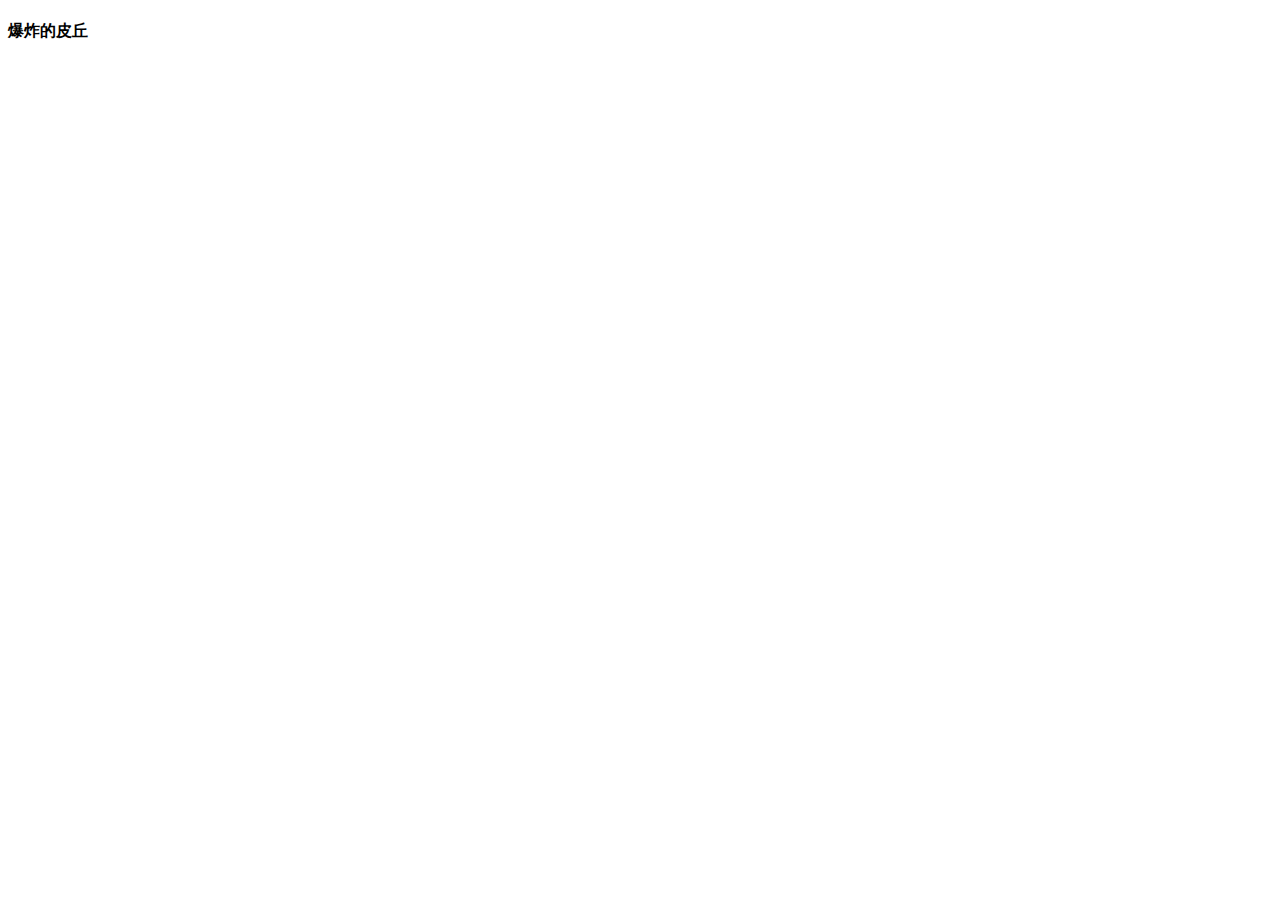
==== index.html @ 9c1c95ad "add: add a index.html" ====
<!DOCTYPE html>
<html lang="en">
<head>
    <meta charset="UTF-8">
    <meta http-equiv="X-UA-Compatible" content="IE=edge">
    <meta name="viewport" content="width=device-width, initial-scale=1.0">
    <title>爆炸的皮丘</title>
</head>
<body>
    <h4>爆炸的皮丘</h4>
</body>
</html>
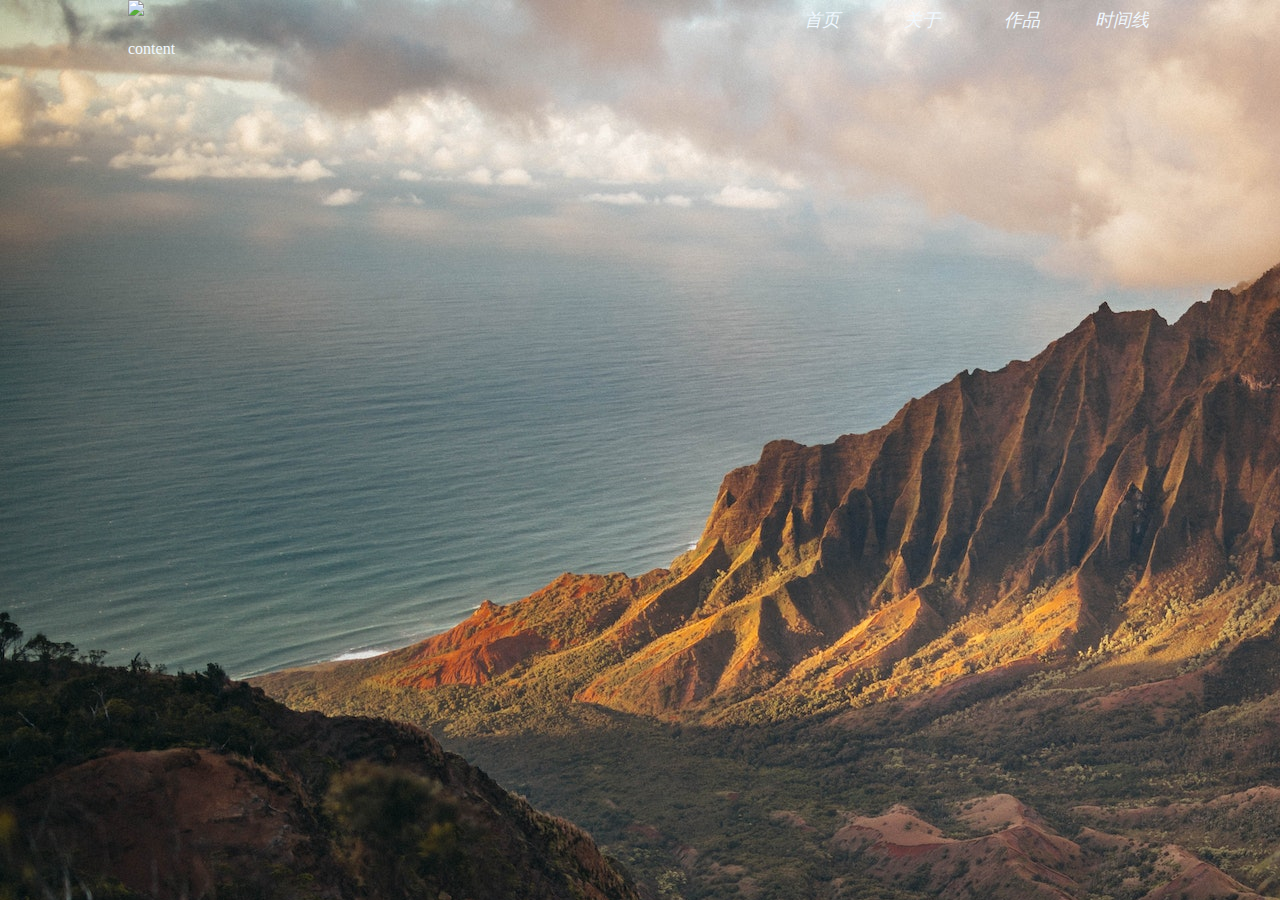
==== commit cf4b429c: "暂存提交。剩余任务见todo.md" ====
--- a/index.html
+++ b/index.html
@@ -1,12 +1,34 @@
 <!DOCTYPE html>
 <html lang="en">
+
 <head>
     <meta charset="UTF-8">
     <meta http-equiv="X-UA-Compatible" content="IE=edge">
     <meta name="viewport" content="width=device-width, initial-scale=1.0">
-    <title>爆炸的皮丘</title>
+    <link rel="shortcut icon" href="favicon.ico" type="image/x-icon">
+    <title>皮丘</title>
+    <link rel="stylesheet" href="./style/normalize.css" />
+    <link rel="stylesheet" href="./style/index.css">
 </head>
+
 <body>
-    <h4>爆炸的皮丘</h4>
+    <div class="summary">
+        <div class="content">
+            <nav>
+                <a href="https://baozhadepiqiu.github.io/"><img src="./favicon.ico"></a>
+                <div class="jumpto">
+                    <i>首页</i>
+                    <i>关于</i>
+                    <i>作品</i>
+                    <i>时间线</i>
+                </div>
+            </nav>
+            <div>content</div>
+        </div>
+    </div>
+    <div class="">
+
+    </div>
 </body>
+
 </html>--- a/style/index.css
+++ b/style/index.css
@@ -0,0 +1,56 @@
+body{
+    height: 100vh;
+    max-width: 100%;
+    color: aliceblue;
+    margin: 0;
+    overflow-x: hidden;
+}
+
+.summary{
+    display: flex;
+    justify-content: center;
+    align-items: center;
+    width: 100%;
+    height: 100%;
+    background-image: url('../images/roberto-nickson.jpg');
+    background-attachment: fixed;
+}
+.content {
+    width: 80%;
+    height: 100%;
+}
+
+.summary .content img{
+    width: 80px;
+    width: 80px;
+}
+
+.content nav{
+    display: flex;
+    justify-content: space-between;
+}
+
+.content nav .jumpto{
+    font-size: 18px;
+    width: 360px;
+    cursor: pointer;
+    display: flex;
+    align-items: center;
+    justify-content: space-between;
+}
+
+.content nav .jumpto i{
+    position: relative;
+    display: flex;
+    justify-content: center;
+    align-items: center;
+    border-radius: 8px;
+    width: 60px;
+    height: 40px;
+}
+
+.content nav .jumpto i:hover{
+    background-color: rgba(0, 0, 0, .6);
+}
+
+
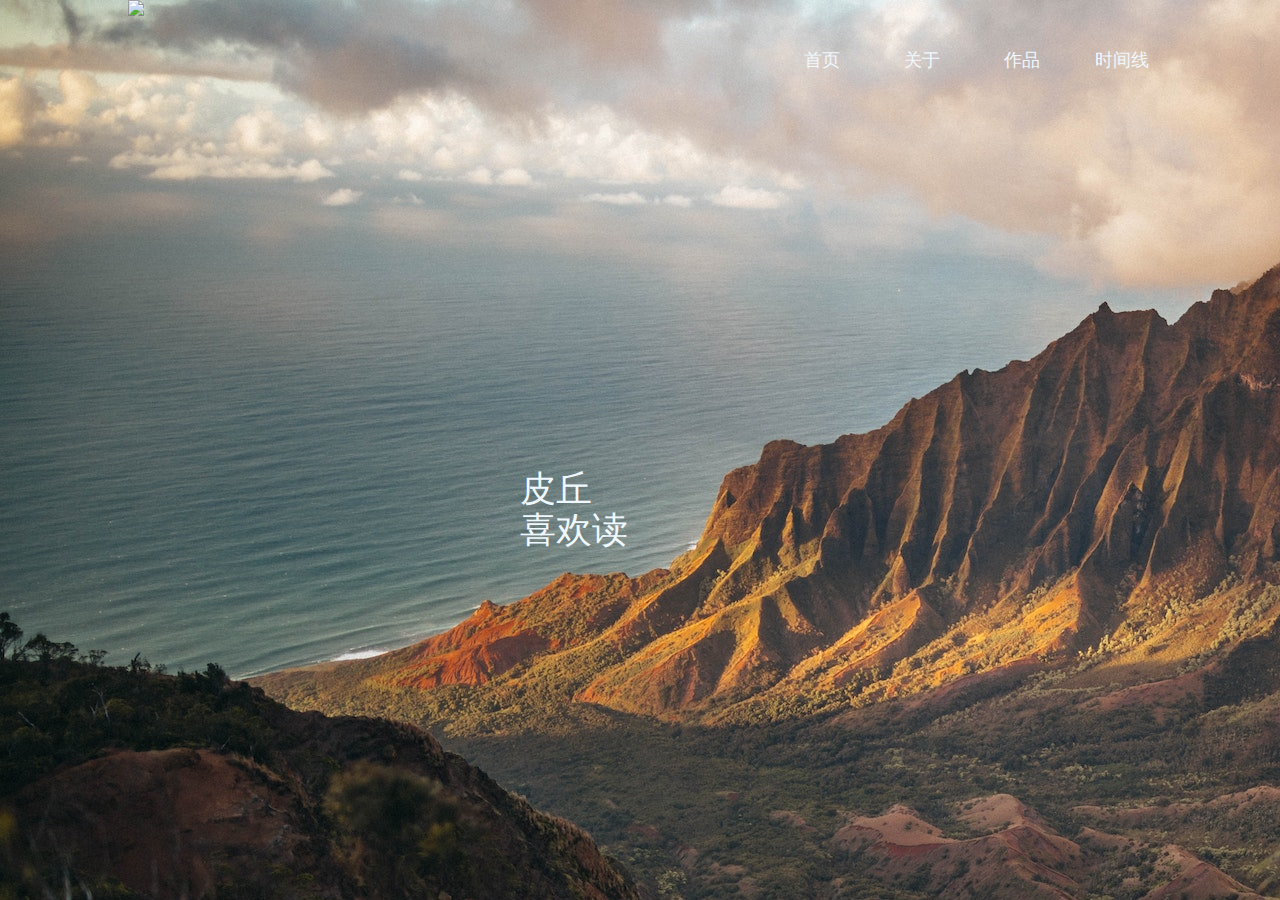
==== commit bcae5cc0: "frature:增加了一个输入特效" ====
--- a/index.html
+++ b/index.html
@@ -17,18 +17,66 @@
             <nav>
                 <a href="https://baozhadepiqiu.github.io/"><img src="./favicon.ico"></a>
                 <div class="jumpto">
-                    <i>首页</i>
-                    <i>关于</i>
-                    <i>作品</i>
-                    <i>时间线</i>
+                    <span>首页</span>
+                    <span>关于</span>
+                    <span>作品</span>
+                    <span>时间线</span>
                 </div>
             </nav>
-            <div>content</div>
+            <div class="center context">
+                <div class="text">
+                    <div>皮丘</div>
+                    <div>
+                        喜欢<span class="randomLikes"></span><span class="downLine">_</span>
+                    </div>
+                </div>
+                <script>
+                    let randomLikes = document.querySelector('.randomLikes'), downLine = document.querySelector('.downLine')
+                    let likeList = ['游戏', '摄影', '美食', '编程', '读书']
+                    // index 当前文字所在下标
+                    // radomNum 随机数
+                    // timer 文字显示定时器
+                    // moreShow 显示更长时间计数 数字
+                    let index = 0, radomNum = 0, moreShow = 0
+                    function inserText() {
+                        // 若当前没有文字显示
+                        if (index === 0) {
+                            radomNum = parseInt(Math.random() * likeList.length)
+                        }
+                        randomLikes.innerHTML = likeList[radomNum].slice(0, index + 1)
+                        index++
+                        timer = 0
+                        if (index >= 2) {
+                            index = -1
+                        }
+                    }
+
+                    // 每秒下标闪烁1次
+                    setInterval(() => {
+                        if (!downLine.classList.contains('show')) {
+                            // 显示下划线
+                            downLine.classList.add('show')
+                            // 如果当前的文字已经全部显示 则停留5秒
+                            if (index === -1 && moreShow < 5) {
+                                moreShow++
+                            } else {
+                                // 否则清空输入框并重新随机一个爱好
+                                inserText()
+                                moreShow = 0
+                            }
+                        } else {
+                            // 隐藏下划线
+                            downLine.classList.remove('show')
+                        }
+                    }, 500)
+                </script>
+            </div>
         </div>
     </div>
     <div class="">
 
     </div>
+    <footer></footer>
 </body>
 
 </html>--- a/style/index.css
+++ b/style/index.css
@@ -28,6 +28,7 @@
 .content nav{
     display: flex;
     justify-content: space-between;
+    height: 120px;
 }
 
 .content nav .jumpto{
@@ -39,7 +40,7 @@
     justify-content: space-between;
 }
 
-.content nav .jumpto i{
+.content nav .jumpto span{
     position: relative;
     display: flex;
     justify-content: center;
@@ -49,8 +50,33 @@
     height: 40px;
 }
 
-.content nav .jumpto i:hover{
+.content nav .jumpto span:hover{
     background-color: rgba(0, 0, 0, .6);
+    transition-duration: 1s;
 }
 
+.content nav .jumpto span:hover::after{
+    position: absolute;
+    margin-bottom: 10px;
+    content: '';
+    border-bottom: 1px solid floralwhite;
+    width: 80%;
+    height: 100%;
+}
 
+.center.context{
+    font-size: 36px;
+    display: flex;
+    justify-content: center;
+    align-items: center;
+    height: calc(100vh - 120px);
+    flex-direction: column;
+}
+
+.text{
+    width:  240px;
+}
+
+.downLine.show{
+    visibility: hidden;
+}
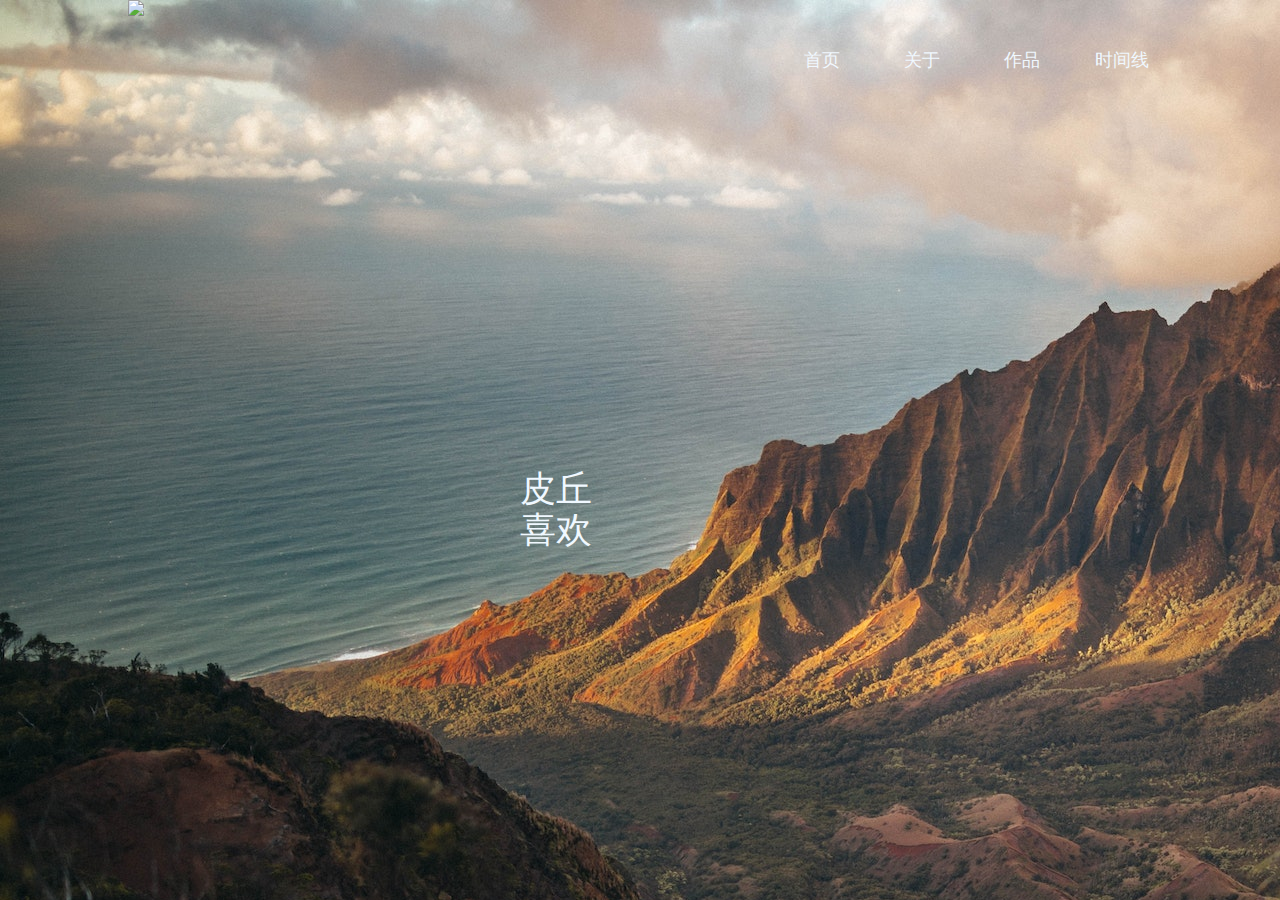
==== commit f9d729a3: "modify:修改显示方式，增加相关开发注释" ====
--- a/index.html
+++ b/index.html
@@ -14,6 +14,7 @@
 <body>
     <div class="summary">
         <div class="content">
+            <!-- 头部导航栏 -->
             <nav>
                 <a href="https://baozhadepiqiu.github.io/"><img src="./favicon.ico"></a>
                 <div class="jumpto">
@@ -23,60 +24,62 @@
                     <span>时间线</span>
                 </div>
             </nav>
-            <div class="center context">
+            <!-- 第一页 -->
+            <div class="firstPage center context">
                 <div class="text">
                     <div>皮丘</div>
                     <div>
-                        喜欢<span class="randomLikes"></span><span class="downLine">_</span>
+                        喜欢<span id="radomText"></span><span id="downLine">_</span>
                     </div>
                 </div>
                 <script>
-                    let randomLikes = document.querySelector('.randomLikes'), downLine = document.querySelector('.downLine')
+                    let text = document.getElementById('radomText'), downLine = document.getElementById('downLine');
+                    let timerText = null, timerLine = null, radomIndex = null, index = 0;
+
                     let likeList = ['游戏', '摄影', '美食', '编程', '读书']
-                    // index 当前文字所在下标
-                    // radomNum 随机数
-                    // timer 文字显示定时器
-                    // moreShow 显示更长时间计数 数字
-                    let index = 0, radomNum = 0, moreShow = 0
-                    function inserText() {
-                        // 若当前没有文字显示
+                    function innerText() {
+                        // 初始化
                         if (index === 0) {
-                            radomNum = parseInt(Math.random() * likeList.length)
+                            radomIndex = parseInt(Math.random() * likeList.length)
                         }
-                        randomLikes.innerHTML = likeList[radomNum].slice(0, index + 1)
-                        index++
-                        timer = 0
-                        if (index >= 2) {
+                        // 每2秒 添加一个字符
+                        if (index % 2 === 0) {
+                            text.innerHTML = likeList[radomIndex].slice(0, index / 2)
+                            // 每次输入新的字符的时候
+                            downLine.classList.remove('hidden')
+                            clearInterval(timerLine)
+                            // 下划线闪烁
+                            timerLine = setInterval(() => {
+                                if (downLine.classList.contains('hidden')) {
+                                    downLine.classList.remove('hidden')
+                                } else {
+                                    downLine.classList.add('hidden')
+                                }
+                            }, 500)
+                        }
+                        // 完整信息展示多5秒
+                        if (index === likeList[radomIndex].length + 10) {
                             index = -1
                         }
+                        index++
+                        timerText = setTimeout(innerText, 1000)
                     }
 
-                    // 每秒下标闪烁1次
-                    setInterval(() => {
-                        if (!downLine.classList.contains('show')) {
-                            // 显示下划线
-                            downLine.classList.add('show')
-                            // 如果当前的文字已经全部显示 则停留5秒
-                            if (index === -1 && moreShow < 5) {
-                                moreShow++
-                            } else {
-                                // 否则清空输入框并重新随机一个爱好
-                                inserText()
-                                moreShow = 0
-                            }
-                        } else {
-                            // 隐藏下划线
-                            downLine.classList.remove('show')
-                        }
-                    }, 500)
+                    innerText()
                 </script>
+            </div>
+            <div class="secondPage About">
+                <!-- 关于(过渡背景) -->
+            </div>
+            <div class="ThirdPage">
+                <!-- 作品 主要是 编程 摄影的作品 -->
+                <!-- 背景会展示摄影作品 在背景滚动三张为一组 最多3组 -->
             </div>
         </div>
     </div>
-    <div class="">
-
-    </div>
-    <footer></footer>
+    <footer>
+        <!-- 页脚 可以在此处做访问统计 -->
+    </footer>
 </body>
 
 </html>--- a/style/index.css
+++ b/style/index.css
@@ -1,4 +1,4 @@
-body{
+body {
     height: 100vh;
     max-width: 100%;
     color: aliceblue;
@@ -6,7 +6,7 @@
     overflow-x: hidden;
 }
 
-.summary{
+.summary {
     display: flex;
     justify-content: center;
     align-items: center;
@@ -15,23 +15,24 @@
     background-image: url('../images/roberto-nickson.jpg');
     background-attachment: fixed;
 }
+
 .content {
     width: 80%;
     height: 100%;
 }
 
-.summary .content img{
+.summary .content img {
     width: 80px;
     width: 80px;
 }
 
-.content nav{
+.content nav {
     display: flex;
     justify-content: space-between;
     height: 120px;
 }
 
-.content nav .jumpto{
+.content nav .jumpto {
     font-size: 18px;
     width: 360px;
     cursor: pointer;
@@ -40,7 +41,7 @@
     justify-content: space-between;
 }
 
-.content nav .jumpto span{
+.content nav .jumpto span {
     position: relative;
     display: flex;
     justify-content: center;
@@ -50,12 +51,12 @@
     height: 40px;
 }
 
-.content nav .jumpto span:hover{
+.content nav .jumpto span:hover {
     background-color: rgba(0, 0, 0, .6);
     transition-duration: 1s;
 }
 
-.content nav .jumpto span:hover::after{
+.content nav .jumpto span:hover::after {
     position: absolute;
     margin-bottom: 10px;
     content: '';
@@ -64,7 +65,7 @@
     height: 100%;
 }
 
-.center.context{
+.center.context {
     font-size: 36px;
     display: flex;
     justify-content: center;
@@ -73,10 +74,11 @@
     flex-direction: column;
 }
 
-.text{
-    width:  240px;
+.text {
+    width: 240px;
+    user-select: none;
 }
 
-.downLine.show{
+.hidden {
     visibility: hidden;
-}
+}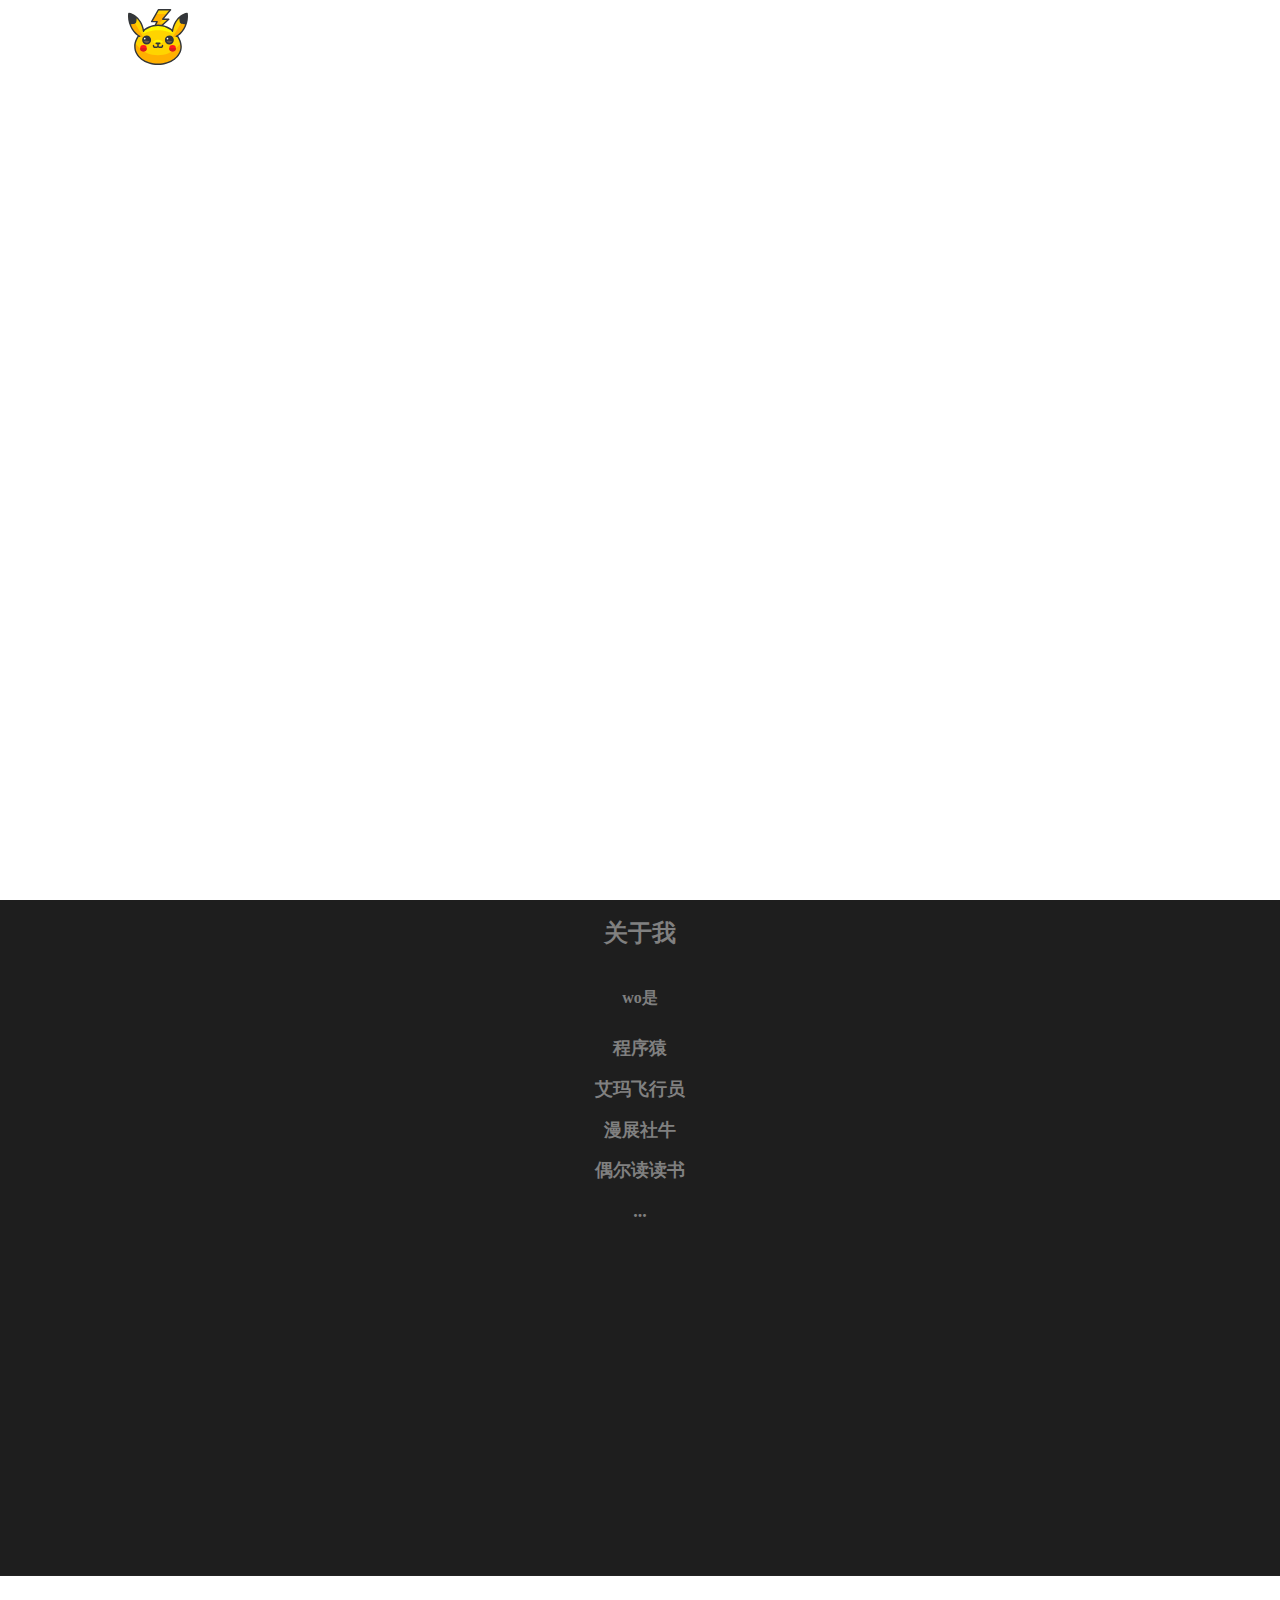
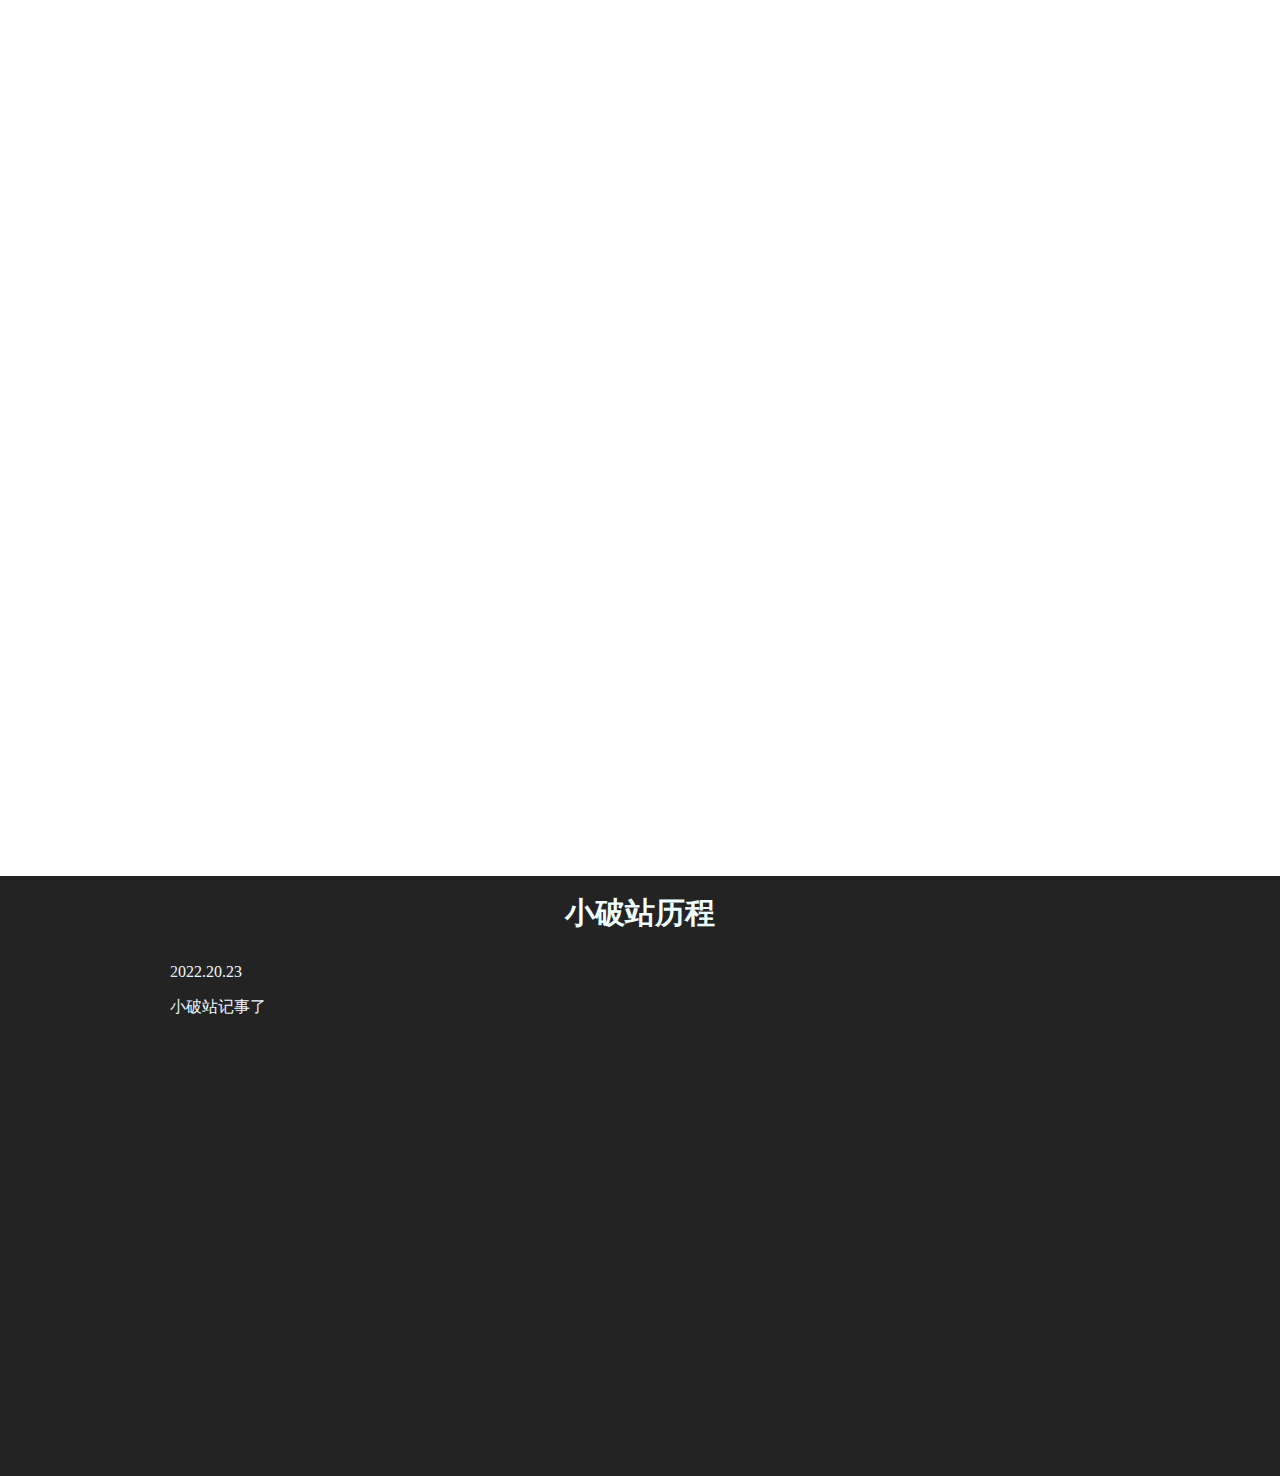
==== commit 641aae79: "init" ====
--- a/index.html
+++ b/index.html
@@ -1,85 +1,16 @@
 <!DOCTYPE html>
 <html lang="en">
-
-<head>
-    <meta charset="UTF-8">
-    <meta http-equiv="X-UA-Compatible" content="IE=edge">
-    <meta name="viewport" content="width=device-width, initial-scale=1.0">
-    <link rel="shortcut icon" href="favicon.ico" type="image/x-icon">
-    <title>皮丘</title>
-    <link rel="stylesheet" href="./style/normalize.css" />
-    <link rel="stylesheet" href="./style/index.css">
-</head>
-
-<body>
-    <div class="summary">
-        <div class="content">
-            <!-- 头部导航栏 -->
-            <nav>
-                <a href="https://baozhadepiqiu.github.io/"><img src="./favicon.ico"></a>
-                <div class="jumpto">
-                    <span>首页</span>
-                    <span>关于</span>
-                    <span>作品</span>
-                    <span>时间线</span>
-                </div>
-            </nav>
-            <!-- 第一页 -->
-            <div class="firstPage center context">
-                <div class="text">
-                    <div>皮丘</div>
-                    <div>
-                        喜欢<span id="radomText"></span><span id="downLine">_</span>
-                    </div>
-                </div>
-                <script>
-                    let text = document.getElementById('radomText'), downLine = document.getElementById('downLine');
-                    let timerText = null, timerLine = null, radomIndex = null, index = 0;
-
-                    let likeList = ['游戏', '摄影', '美食', '编程', '读书']
-                    function innerText() {
-                        // 初始化
-                        if (index === 0) {
-                            radomIndex = parseInt(Math.random() * likeList.length)
-                        }
-                        // 每2秒 添加一个字符
-                        if (index % 2 === 0) {
-                            text.innerHTML = likeList[radomIndex].slice(0, index / 2)
-                            // 每次输入新的字符的时候
-                            downLine.classList.remove('hidden')
-                            clearInterval(timerLine)
-                            // 下划线闪烁
-                            timerLine = setInterval(() => {
-                                if (downLine.classList.contains('hidden')) {
-                                    downLine.classList.remove('hidden')
-                                } else {
-                                    downLine.classList.add('hidden')
-                                }
-                            }, 500)
-                        }
-                        // 完整信息展示多5秒
-                        if (index === likeList[radomIndex].length + 10) {
-                            index = -1
-                        }
-                        index++
-                        timerText = setTimeout(innerText, 1000)
-                    }
-
-                    innerText()
-                </script>
-            </div>
-            <div class="secondPage About">
-                <!-- 关于(过渡背景) -->
-            </div>
-            <div class="ThirdPage">
-                <!-- 作品 主要是 编程 摄影的作品 -->
-                <!-- 背景会展示摄影作品 在背景滚动三张为一组 最多3组 -->
-            </div>
-        </div>
-    </div>
-    <footer>
-        <!-- 页脚 可以在此处做访问统计 -->
-    </footer>
-</body>
-
-</html>+  <head>
+    <meta charset="UTF-8" />
+    <link rel="icon" type="image/svg+xml" href="/vite.svg" />
+    <meta name="viewport" content="width=device-width, initial-scale=1.0" />
+    <meta http-equiv="Content-Security-Policy" content="upgrade-insecure-requests" />
+    <title>Vite + React</title>
+    <script type="module" crossorigin src="/assets/index.2b9da0d1.js"></script>
+    <link rel="stylesheet" href="/assets/index.d3458060.css">
+  </head>
+  <body>
+    <div id="root"></div>
+    
+  </body>
+</html>
--- a/assets/index.d3458060.css
+++ b/assets/index.d3458060.css
@@ -0,0 +1 @@
+._header_gorjf_1{width:100vw;position:fixed;display:flex;justify-content:center;font-size:x-large;color:#bbb;font-family:Franklin Gothic Medium,Arial Narrow,Arial,sans-serif;backdrop-filter:blur(10px);z-index:999}._header_gorjf_1._insecond_gorjf_13{background-color:#1e1e1e99;border-bottom:1px solid #313131}nav{width:80%;display:flex;justify-content:space-between;align-items:center;height:80px}._jumpto_gorjf_26{font-size:18px;width:360px;cursor:pointer;display:flex;align-items:center;justify-content:space-between}nav ._jumpto_gorjf_26 a{color:#fff;text-decoration:none;position:relative;display:flex;justify-content:center;align-items:center;border-radius:8px;width:60px;height:40px}nav ._jumpto_gorjf_26 a:hover{color:#f0f8ff;background-color:#0009;transition-duration:1s}nav ._jumpto_gorjf_26 a:hover:after{position:absolute;margin-bottom:10px;content:"";border-bottom:1px solid floralwhite;width:80%;height:100%}._link_gorjf_62 img{width:60px}._firstPage_gorjf_66{width:100vw;height:100vh;background-image:url(https://images.pexels.com/photos/2559941/pexels-photo-2559941.jpeg);background-repeat:no-repeat;background-size:cover;background-attachment:fixed;display:flex;justify-content:center;align-items:center}._hidden_gorjf_78{display:none}._secondPage_gorjf_82{width:100vw;height:75vh;min-height:320px;background-color:#1e1e1e;border-bottom:1px solid #232323}._ThirdPage_gorjf_90{width:100vw;height:100vh;background-image:url(https://images.pexels.com/photos/772429/pexels-photo-772429.jpeg?cs=srgb&dl=pexels-rachel-xiao-772429.jpg&fm=jpg&_gl=1*pehm84*_ga*MTM2NjMwMTgwNS4xNjYzNzcyMDA1*_ga_8JE65Q40S6*MTY2NzAyMzcwMi43LjEuMTY2NzAyNDIwNS4wLjAuMA..);background-repeat:no-repeat;background-size:cover;background-attachment:fixed}._endPage_gorjf_101{height:600px;background-color:#232323}._endPage_gorjf_101 h2{text-align:center;margin-top:0;padding-top:20px;font-size:30px;color:azure}._text_y6gsn_1{font-size:36px;color:#fff;width:240px;user-select:none}._AboutContent_5zeiq_1{color:gray;display:flex;align-items:center;flex-direction:column;transition-duration:1s}._titles_5zeiq_9{font-size:large;margin:10px 0}._titles_5zeiq_9:hover{color:#d3d3d3;font-size:40px;line-height:40px;margin:0}._hidden_5zeiq_21{display:none}._TimeLine_1fubg_2{width:calc(100% - 200px);margin:0 100px;position:relative;overflow:hidden}._maskL_1fubg_10,._maskR_1fubg_11{position:absolute;top:0;width:80px;height:100%}._maskL_1fubg_10{background-image:linear-gradient(to left,rgba(30,30,30,0),rgb(35,35,35))}._maskR_1fubg_11{left:calc(100% - 80px);background-image:linear-gradient(to right,rgba(30,30,30,0),rgb(35,35,35))}._TimeLineContainer_1fubg_27{overflow-x:scroll;overflow-y:auto;white-space:nowrap;padding:8px 10px;color:#f0f8ff}._EventsContainer_1fubg_35{display:inline-block;min-width:300px;padding:0 60px;min-height:50px;word-break:break-all}/*! normalize.css v8.0.1 | MIT License | github.com/necolas/normalize.css */html{line-height:1.15;-webkit-text-size-adjust:100%}body{margin:0}main{display:block}h1{font-size:2em;margin:.67em 0}hr{box-sizing:content-box;height:0;overflow:visible}pre{font-family:monospace,monospace;font-size:1em}a{background-color:transparent}abbr[title]{border-bottom:none;text-decoration:underline;text-decoration:underline dotted}b,strong{font-weight:bolder}code,kbd,samp{font-family:monospace,monospace;font-size:1em}small{font-size:80%}sub,sup{font-size:75%;line-height:0;position:relative;vertical-align:baseline}sub{bottom:-.25em}sup{top:-.5em}img{border-style:none}button,input,optgroup,select,textarea{font-family:inherit;font-size:100%;line-height:1.15;margin:0}button,input{overflow:visible}button,select{text-transform:none}button,[type=button],[type=reset],[type=submit]{-webkit-appearance:button}button::-moz-focus-inner,[type=button]::-moz-focus-inner,[type=reset]::-moz-focus-inner,[type=submit]::-moz-focus-inner{border-style:none;padding:0}button:-moz-focusring,[type=button]:-moz-focusring,[type=reset]:-moz-focusring,[type=submit]:-moz-focusring{outline:1px dotted ButtonText}fieldset{padding:.35em .75em .625em}legend{box-sizing:border-box;color:inherit;display:table;max-width:100%;padding:0;white-space:normal}progress{vertical-align:baseline}textarea{overflow:auto}[type=checkbox],[type=radio]{box-sizing:border-box;padding:0}[type=number]::-webkit-inner-spin-button,[type=number]::-webkit-outer-spin-button{height:auto}[type=search]{-webkit-appearance:textfield;outline-offset:-2px}[type=search]::-webkit-search-decoration{-webkit-appearance:none}::-webkit-file-upload-button{-webkit-appearance:button;font:inherit}details{display:block}summary{display:list-item}template{display:none}[hidden]{display:none}#root{overflow-x:hidden;scroll-behavior:smooth;user-select:none}::-webkit-scrollbar{width:10px}.globalTimeLine{overflow-x:auto}.globalTimeLine::-webkit-scrollbar-thumb{background-color:#323232}.globalTimeLine::-webkit-scrollbar-thumb:active{background-color:#94ff6ae8;border-radius:0}.globalTimeLine::-webkit-scrollbar-button{display:none}
